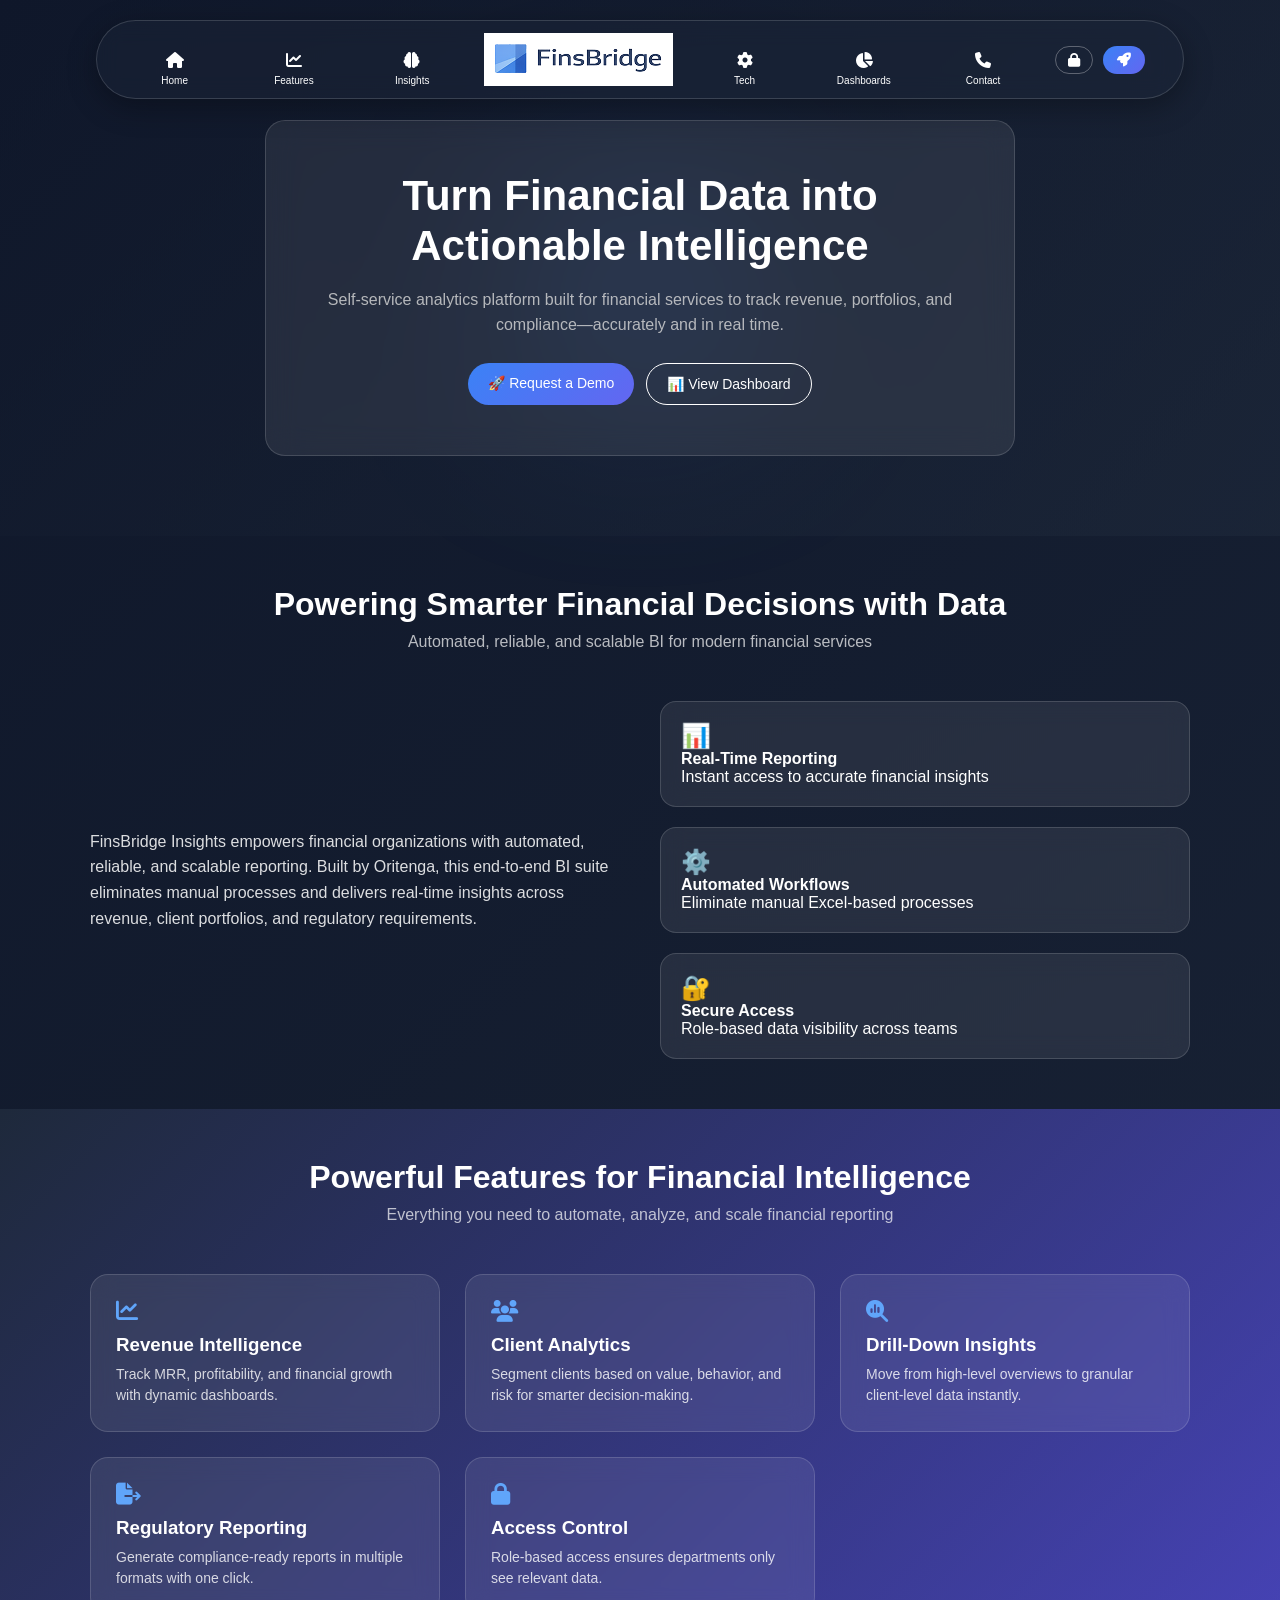
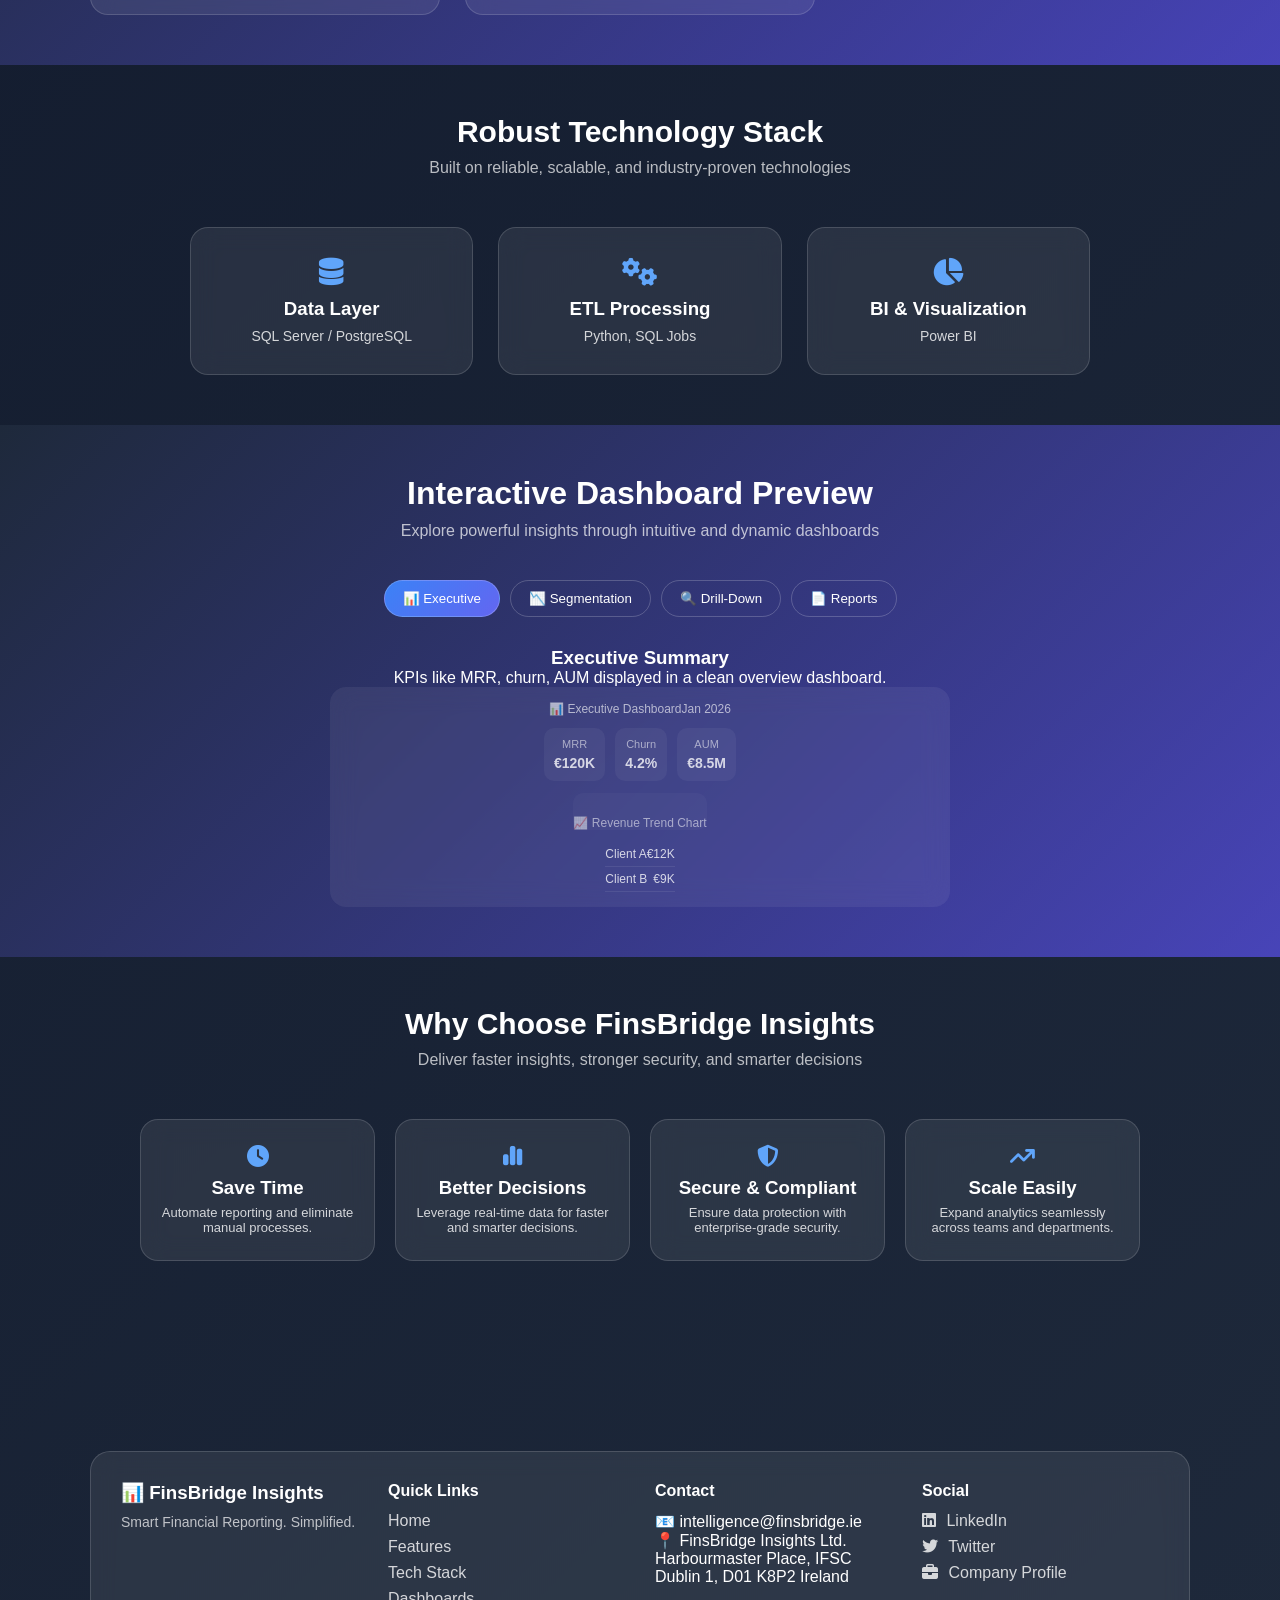
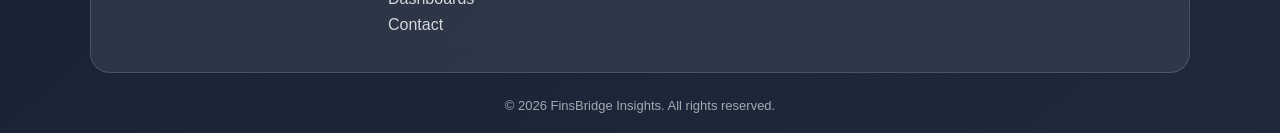
==== index.html @ 7cb2295e "Add files via upload Inital commit" ====
<!DOCTYPE html>
<html lang="en">

<head>
    <meta charset="UTF-8">
    <meta name="viewport" content="width=device-width, initial-scale=1.0">
    <title>FinsBridge Insights – Financial BI Reporting Suite </title>
    <link rel="shortcut icon" href="images/logo.png" type="image/x-icon">
    <link rel="stylesheet" href="style.css">
    <link rel="stylesheet" href="https://cdnjs.cloudflare.com/ajax/libs/font-awesome/6.5.0/css/all.min.css">
    <script src="https://cdnjs.cloudflare.com/ajax/libs/jquery/3.7.1/jquery.min.js"></script>
</head>

<body>
    <header class="glass-header">
        <div class="nav-wrapper">

            <!-- Left Icons -->
            <div class="nav-left desktop">
                <a href="/"><i class="fa-solid fa-house"></i><small>Home</small></a>
                <a href="#features"><i class="fa-solid fa-chart-line"></i><small>Features</small></a>
                <a href="#benefits"><i class="fa-solid fa-brain"></i><small>Insights</small></a>
            </div>

            <!-- Hamburger -->
            <div class="hamburger">
                <i class="fa-solid fa-bars"></i>
            </div>

            <!-- Logo -->
            <div class="nav-logo">
                <a href="/"><img src="images/logo.png" alt=""></a>
            </div>

            <!-- Right Icons -->
            <div class="nav-right desktop">
                <a href="#techstack"><i class="fa-solid fa-gear"></i><small>Tech</small></a>
                <a href="#dashboard"><i class="fa-solid fa-chart-pie"></i><small>Dashboards</small></a>
                <a href="contact.html"><i class="fa-solid fa-phone"></i><small>Contact</small></a>
            </div>

            <!-- CTA -->
            <div class="nav-cta desktop">
                <a href="auth.html" class="login"><i class="fa-solid fa-lock"></i></a>
                <a href="javascript:void(0)" class="demo"><i class="fa-solid fa-rocket"></i></a>
            </div>

        </div>

        <!-- Mobile Menu -->
        <div class="mobile-menu" id="mobileMenu">
            <a href="/"><i class="fa-solid fa-house"></i> Home</a>
            <a href="#features"><i class="fa-solid fa-chart-line"></i> Features</a>
            <a href="#benefits"><i class="fa-solid fa-brain"></i> Insights</a>
            <a href="#techstack"><i class="fa-solid fa-gear"></i> Tech Stack</a>
            <a href="#dashboard"><i class="fa-solid fa-chart-pie"></i> Dashboards</a>
            <a href="contact.html"><i class="fa-solid fa-phone"></i> Contact</a>

            <div class="mobile-cta">
                <a href="auth.html" class="login"><i class="fa-solid fa-lock"></i> Login</a>
                <a href="javacript:void(0)" class="demo"><i class="fa-solid fa-rocket"></i> Get Demo</a>
            </div>
        </div>
    </header>
    <section class="hero-glass">
        <div class="glass-box">
            <h1>Turn Financial Data into Actionable Intelligence</h1>
            <p>
                Self-service analytics platform built for financial services to track revenue,
                portfolios, and compliance—accurately and in real time.
            </p>

            <div class="hero-cta">
                <a href="javascript:void(0)" class="btn primary demo">🚀 Request a Demo</a>
                <a href="#" class="btn secondary">📊 View Dashboard</a>
            </div>
        </div>
    </section>

    <section class="about" id="about">

        <div class="about-container">

            <!-- Heading -->
            <div class="about-header">
                <h2>Powering Smarter Financial Decisions with Data</h2>
                <p>
                    Automated, reliable, and scalable BI for modern financial services
                </p>
            </div>

            <!-- Main Content -->
            <div class="about-content">

                <!-- Left Description -->
                <div class="about-text">
                    <p>
                        FinsBridge Insights empowers financial organizations with automated,
                        reliable, and scalable reporting. Built by Oritenga, this end-to-end
                        BI suite eliminates manual processes and delivers real-time insights
                        across revenue, client portfolios, and regulatory requirements.
                    </p>
                </div>

                <!-- Right Feature Cards -->
                <div class="about-cards">

                    <div class="card">
                        <span>📊</span>
                        <h4>Real-Time Reporting</h4>
                        <p>Instant access to accurate financial insights</p>
                    </div>

                    <div class="card">
                        <span>⚙️</span>
                        <h4>Automated Workflows</h4>
                        <p>Eliminate manual Excel-based processes</p>
                    </div>

                    <div class="card">
                        <span>🔐</span>
                        <h4>Secure Access</h4>
                        <p>Role-based data visibility across teams</p>
                    </div>

                </div>

            </div>

        </div>

    </section>
    <section class="features" id="features">

        <!-- Heading -->
        <div class="features-header">
            <h2>Powerful Features for Financial Intelligence</h2>
            <p>Everything you need to automate, analyze, and scale financial reporting</p>
        </div>

        <!-- Feature Grid -->
        <div class="features-grid">

            <div class="feature-card">
                <i class="fa-solid fa-chart-line"></i>
                <h3>Revenue Intelligence</h3>
                <p>Track MRR, profitability, and financial growth with dynamic dashboards.</p>
            </div>

            <div class="feature-card">
                <i class="fa-solid fa-users"></i>
                <h3>Client Analytics</h3>
                <p>Segment clients based on value, behavior, and risk for smarter decision-making.</p>
            </div>

            <div class="feature-card">
                <i class="fa-solid fa-magnifying-glass-chart"></i>
                <h3>Drill-Down Insights</h3>
                <p>Move from high-level overviews to granular client-level data instantly.</p>
            </div>

            <div class="feature-card">
                <i class="fa-solid fa-file-export"></i>
                <h3>Regulatory Reporting</h3>
                <p>Generate compliance-ready reports in multiple formats with one click.</p>
            </div>

            <div class="feature-card">
                <i class="fa-solid fa-lock"></i>
                <h3>Access Control</h3>
                <p>Role-based access ensures departments only see relevant data.</p>
            </div>

        </div>

    </section>
    <section class="tech" id="techstack">

        <!-- Heading -->
        <div class="tech-header">
            <h2>Robust Technology Stack</h2>
            <p>Built on reliable, scalable, and industry-proven technologies</p>
        </div>

        <!-- Stack Cards -->
        <div class="tech-grid">

            <div class="tech-card">
                <i class="fa-solid fa-database"></i>
                <h3>Data Layer</h3>
                <p>SQL Server / PostgreSQL</p>
            </div>

            <div class="tech-card">
                <i class="fa-solid fa-gears"></i>
                <h3>ETL Processing</h3>
                <p>Python, SQL Jobs</p>
            </div>

            <div class="tech-card">
                <i class="fa-solid fa-chart-pie"></i>
                <h3>BI & Visualization</h3>
                <p>Power BI</p>
            </div>

        </div>
    </section>
    <section class="dashboard" id="dashboard">

        <!-- Heading -->
        <div class="dashboard-header">
            <h2>Interactive Dashboard Preview</h2>
            <p>Explore powerful insights through intuitive and dynamic dashboards</p>
        </div>

        <!-- Tabs -->
        <div class="dashboard-tabs">
            <button class="tab active" data-tab="tab1">📊 Executive</button>
            <button class="tab" data-tab="tab2">📉 Segmentation</button>
            <button class="tab" data-tab="tab3">🔍 Drill-Down</button>
            <button class="tab" data-tab="tab4">📄 Reports</button>
        </div>

        <!-- Content -->
        <div class="dashboard-content">

            <div class="tab-content active" id="tab1">
                <h3>Executive Summary</h3>
                <p>KPIs like MRR, churn, AUM displayed in a clean overview dashboard.</p>
                <div class="preview-box dashboard-ui">

                    <!-- Top Bar -->
                    <div class="ui-header">
                        <span>📊 Executive Dashboard</span>
                        <span class="date">Jan 2026</span>
                    </div>

                    <!-- KPI Cards -->
                    <div class="ui-kpis">
                        <div class="kpi">
                            <p>MRR</p>
                            <h4>€120K</h4>
                        </div>
                        <div class="kpi">
                            <p>Churn</p>
                            <h4>4.2%</h4>
                        </div>
                        <div class="kpi">
                            <p>AUM</p>
                            <h4>€8.5M</h4>
                        </div>
                    </div>

                    <!-- Chart Area -->
                    <div class="ui-chart">
                        📈 Revenue Trend Chart
                    </div>

                    <!-- Table -->
                    <div class="ui-table">
                        <div class="row">
                            <span>Client A</span>
                            <span>€12K</span>
                        </div>
                        <div class="row">
                            <span>Client B</span>
                            <span>€9K</span>
                        </div>
                    </div>

                </div>
            </div>

            <div class="tab-content" id="tab2">
                <h3>Segmentation Charts</h3>
                <p>Client breakdown by value and risk using interactive charts.</p>
                <div class="preview-box dashboard-ui">

                    <div class="ui-header">
                        <span>📉 Client Segmentation</span>
                        <span>Live Data</span>
                    </div>

                    <!-- Fake Chart -->
                    <div class="ui-chart">
                        <div class="bar high"></div>
                        <div class="bar medium"></div>
                        <div class="bar low"></div>
                    </div>

                    <!-- Labels -->
                    <div class="ui-table">
                        <div class="row"><span>High Value</span><span>45%</span></div>
                        <div class="row"><span>Medium Value</span><span>35%</span></div>
                        <div class="row"><span>Low Value</span><span>20%</span></div>
                    </div>

                </div>
            </div>

            <div class="tab-content" id="tab3">
                <h3>Drill-Down View</h3>
                <p>Navigate from region → portfolio → individual client data.</p>
                <div class="preview-box dashboard-ui">

                    <div class="ui-header">
                        <span>🔍 Drill-Down View</span>
                        <span>Hierarchy</span>
                    </div>

                    <div class="ui-table">
                        <div class="row"><span>🌍 Region: APAC</span><span>→</span></div>
                        <div class="row"><span>📁 Portfolio: Growth</span><span>→</span></div>
                        <div class="row active"><span>👤 Client: ABC Corp</span><span>€25K</span></div>
                    </div>

                </div>
            </div>

            <div class="tab-content" id="tab4">
                <h3>Export Reports</h3>
                <p>Download regulatory reports instantly in multiple formats.</p>
                <div class="preview-box dashboard-ui">

                    <div class="ui-header">
                        <span>📄 Report Export</span>
                        <span>Generate</span>
                    </div>

                    <div class="ui-table">
                        <div class="row"><span>Monthly Report</span><button>PDF</button></div>
                        <div class="row"><span>Compliance File</span><button>CSV</button></div>
                        <div class="row"><span>Client Summary</span><button>XLS</button></div>
                    </div>

                </div>
            </div>

        </div>

    </section>
    <section class="benefits" id="benefits">

        <!-- Heading -->
        <div class="benefits-header">
            <h2>Why Choose FinsBridge Insights</h2>
            <p>Deliver faster insights, stronger security, and smarter decisions</p>
        </div>

        <!-- Benefits Grid -->
        <div class="benefits-grid">

            <div class="benefit-card">
                <i class="fa-solid fa-clock"></i>
                <h3>Save Time</h3>
                <p>Automate reporting and eliminate manual processes.</p>
            </div>

            <div class="benefit-card">
                <i class="fa-solid fa-chart-simple"></i>
                <h3>Better Decisions</h3>
                <p>Leverage real-time data for faster and smarter decisions.</p>
            </div>

            <div class="benefit-card">
                <i class="fa-solid fa-shield-halved"></i>
                <h3>Secure & Compliant</h3>
                <p>Ensure data protection with enterprise-grade security.</p>
            </div>

            <div class="benefit-card">
                <i class="fa-solid fa-arrow-trend-up"></i>
                <h3>Scale Easily</h3>
                <p>Expand analytics seamlessly across teams and departments.</p>
            </div>

        </div>
    </section>
    <footer class="footer">
        <div class="footer-container">
            <!-- Brand -->
            <div class="footer-brand">
                <h3>📊 FinsBridge Insights</h3>
                <p>Smart Financial Reporting. Simplified.</p>
            </div>
            <!-- Links -->
            <div class="footer-links">
                <h4>Quick Links</h4>
                <a href="/">Home</a>
                <a href="#features">Features</a>
                <a href="#techstack">Tech Stack</a>
                <a href="#dashboard">Dashboards</a>
                <a href="contact.html">Contact</a>
            </div>

            <!-- Contact -->
            <div class="footer-contact">
                <h4>Contact</h4>
                <p>📧 intelligence@finsbridge.ie</p>
                <p>📍 FinsBridge Insights Ltd.
                    Harbourmaster Place, IFSC
                    Dublin 1, D01 K8P2
                    Ireland</p>
            </div>

            <!-- Social -->
            <div class="footer-social">
                <h4>Social</h4>
                <a href="contact.html"><i class="fa-brands fa-linkedin"></i> LinkedIn</a>
                <a href="contact.html"><i class="fa-brands fa-twitter"></i> Twitter</a>
                <a href="contact.html"><i class="fa-solid fa-briefcase"></i> Company Profile</a>
            </div>

        </div>

        <!-- Bottom -->
        <div class="footer-bottom">
            © 2026 FinsBridge Insights. All rights reserved.
        </div>

    </footer>
    <!-- DEMO POPUP -->
    <div class="demo-popup" id="demoPopup">

        <div class="demo-box">

            <!-- Left Image -->
            <div class="demo-image">
                <img src="https://images.unsplash.com/photo-1551288049-bebda4e38f71?q=80&w=800&auto=format&fit=crop"
                    alt="demo">
            </div>

            <!-- Right Form -->
            <div class="demo-content">

                <span class="close-btn">&times;</span>

                <h2>Request a Demo</h2>
                <p>See FinsBridge Insights in action</p>

                <form id="demoForm">
                    <input type="text" placeholder="Your Name" required>
                    <input type="email" placeholder="Email Address" required>
                    <input type="tel" maxlength="10" id="phone" placeholder="Phone Number" required>
                    <button type="submit">🚀 Submit Request</button>
                    <div class="success-msg">
                        ✅ Your request has been submitted successfully.
                    </div>
                </form>

                <!-- Success Message -->

            </div>

        </div>

    </div>
    <script src="script.js"></script>
    <script>
        document.getElementById("phone").addEventListener("input", function () {
            this.value = this.value.replace(/[^0-9]/g, "");
        });
    </script>
</body>

</html>
---- style.css ----
*{
    margin: 0;
    padding: 0;
    box-sizing: border-box;
}
body {
    margin: 0;
    font-family: 'Segoe UI', sans-serif;
    background: linear-gradient(135deg, #0f172a, #1e293b);
}

/* HEADER */
.glass-header {
    position: fixed;
    top: 20px;
    width: 100%;
    display: flex;
    flex-direction: column;
    align-items: center;
    z-index: 1000;
}

/* GLASS NAV */
.nav-wrapper {
    display: flex;
    align-items: center;
    gap: 20px;
    padding: 12px 25px;
    border-radius: 50px;
    width: 85%;
    background: rgba(30, 41, 59, 0.411);
    backdrop-filter: blur(12px);
    border: 1px solid rgba(255, 255, 255, 0.15);
    box-shadow: 0 8px 30px rgba(0, 0, 0, 0.3);

    animation: fadeDown 0.6s ease;
}

/* LOGO */
.nav-logo a {
    background: #ffffff;
}

/* LINKS */
.nav-left,
.nav-right {
    display: flex;
    gap: 15px;
    flex: 0 1 33%;
    max-width: 33%;
    justify-content: space-around;
}

.nav-wrapper a {
    color: #ffffff;
    text-decoration: none;
    position: relative;
    display: flex;
    justify-content: center;
    align-items: center;
}

/* ICON ANIMATION */
.nav-wrapper a span {
    transition: transform 0.3s ease;
}

.nav-wrapper a:hover span {
    transform: scale(1.2) translateY(-2px);
}

/* TOOLTIP */
.nav-wrapper a small {
    position: absolute;
    bottom: -18px;
    font-size: 10px;
    /* opacity: 0; */
    transition: 0.3s;
}

.nav-wrapper a:hover small {
    opacity: 1;
}

/* CTA */
.nav-cta {
    display: flex;
    gap: 10px;
}

.login {
    padding: 6px 12px;
    border-radius: 20px;
    border: 1px solid rgba(255, 255, 255, 0.3);
}

.demo {
    padding: 6px 14px;
    border-radius: 20px;
    background: linear-gradient(135deg, #3b82f6, #6366f1);
    color: white;
    transition: 0.3s;
}

.demo:hover {
    transform: scale(1.08);
}

/* HAMBURGER */
.hamburger {
    display: none;
    font-size: 22px;
    color: white;
    cursor: pointer;
}

/* MOBILE MENU */
.mobile-menu {
    width: 90%;
    margin-top: 10px;
    border-radius: 20px;
    overflow: hidden;
    display: none;
    background: rgba(255, 255, 255, 0.08);
    backdrop-filter: blur(12px);

    max-height: 0;
    transition: all 0.4s ease;
}

.mobile-menu a {
    display: block;
    padding: 12px;
    color: white;
    text-decoration: none;
    border-bottom: 1px solid rgba(255, 255, 255, 0.1);
}

/* MOBILE CTA */
.mobile-cta {
    padding: 10px;
    display: flex;
    gap: 10px;
}

/* ACTIVE MENU */
.mobile-menu.active {
    max-height: 400px;
    animation: slideDown 0.4s ease;
}

/* ANIMATIONS */
@keyframes fadeDown {
    from {
        opacity: 0;
        transform: translateY(-20px);
    }

    to {
        opacity: 1;
        transform: translateY(0);
    }
}

@keyframes slideDown {
    from {
        opacity: 0;
        transform: translateY(-10px);
    }

    to {
        opacity: 1;
        transform: translateY(0);
    }
}

/* RESPONSIVE */
@media (max-width: 900px) {
    .desktop {
        display: none;
    }

    .hamburger {
        display: block;
    }

    .nav-wrapper {
        justify-content: space-between;
        width: 90%;
    }

    .mobile-menu {
        display: block;
    }
}

.nav-wrapper i {
    font-size: 16px;
    transition: all 0.3s ease;
}

/* Hover = liquid feel */
.nav-wrapper a:hover i {
    transform: scale(1.2) rotate(5deg);
    color: #60a5fa;
}

/* CTA icons */
.nav-cta i {
    font-size: 14px;
}

.hero-glass {
    display: flex;
    justify-content: center;
    align-items: center;
    padding: 120px 20px 80px;
    background: url('./images/banner.jpg') no-repeat center center/cover;
    /* min-height: 100vh; */
    text-align: center;
    z-index: 111;
    position: relative;
}

.hero-glass::after {
    position: absolute;
    content: "";
    background: linear-gradient(135deg, rgba(15, 23, 42, 0.596), rgba(30, 41, 59, 0.587));
    top: 0;
    left: 0;
    right: 0;
    height: 100%;
    text-align: center;
    z-index: -1;
}

.hero-glass::before {
    content: "";
    position: absolute;
    width: 300px;
    height: 300px;
    background: radial-gradient(circle, rgba(59, 130, 246, 0.3), transparent);
    filter: blur(80px);
    z-index: -1;
}

/* Glass Box */
.glass-box {
    max-width: 750px;
    width: 100%;
    padding: 50px 40px;
    border-radius: 20px;
    position: relative;
    background: rgba(255, 255, 255, 0.08);
    backdrop-filter: blur(15px);
    border: 1px solid rgba(255, 255, 255, 0.15);

    animation: fadeUp 0.8s ease;
}

/* Heading */
.glass-box h1 {
    font-size: 42px;
    line-height: 1.2;
    margin-bottom: 15px;
    color: #ffffff;
}

/* Paragraph */
.glass-box p {
    font-size: 16px;
    opacity: 0.8;
    line-height: 1.6;
    color: #dadada;
}

/* CTA */
.hero-cta {
    margin-top: 25px;
    display: flex;
    justify-content: center;
    gap: 12px;
    flex-wrap: wrap;
}

.hero-cta .btn {
    padding: 12px 20px;
    border-radius: 25px;
    text-decoration: none;
    font-size: 14px;
    transition: 0.3s;
}

.hero-cta .btn.primary {
    background: linear-gradient(135deg, #3b82f6, #6366f1);
    color: #fff;
}

.hero-cta .btn.secondary {
    border: 1px solid #fff;
    color: #fff;
}

/* Hover */
.hero-cta .btn:hover {
    transform: translateY(-2px) scale(1.05);
}

/* Animation */
@keyframes fadeUp {
    from {
        opacity: 0;
        transform: translateY(25px);
    }

    to {
        opacity: 1;
        transform: translateY(0);
    }
}

/* Tablet */
@media (max-width: 992px) {
    .glass-box {
        padding: 40px 25px;
    }

    .glass-box h1 {
        font-size: 34px;
    }
}

/* Mobile */
@media (max-width: 600px) {
    .hero-glass {
        padding: 100px 15px 60px;
    }

    .glass-box {
        padding: 30px 20px;
        border-radius: 16px;
        margin-top: 20px;
    }

    .glass-box h1 {
        font-size: 26px;
    }

    .glass-box p {
        font-size: 14px;
    }

    .hero-cta .btn {
        /* width: 100%; */
        text-align: center;
    }
}

.about {
    padding: 50px 20px;
    color: white;
}

/* Container */
.about-container {
    max-width: 1100px;
    margin: auto;
}

/* Header */
.about-header {
    text-align: center;
    margin-bottom: 50px;
}

.about-header h2 {
    font-size: 32px;
    margin-bottom: 10px;
}

.about-header p {
    opacity: 0.7;
}

/* Content Layout */
.about-content {
    display: flex;
    gap: 40px;
    align-items: center;
}

/* Left Text */
.about-text {
    flex: 1;
    opacity: 0.85;
    line-height: 1.6;
}

/* Cards */
.about-cards {
    flex: 1;
    display: grid;
    grid-template-columns: 1fr;
    gap: 20px;
}

/* Glass Card */
.card {
    padding: 20px;
    border-radius: 16px;

    background: rgba(255, 255, 255, 0.08);
    backdrop-filter: blur(12px);

    border: 1px solid rgba(255, 255, 255, 0.15);
    transition: 0.3s;
}

/* Icon */
.card span {
    font-size: 24px;
}

/* Hover Effect */
.card:hover {
    transform: translateY(-5px) scale(1.02);
}

/* Animation */
.card {
    animation: fadeUp 0.6s ease;
}

@keyframes fadeUp {
    from {
        opacity: 0;
        transform: translateY(20px);
    }

    to {
        opacity: 1;
        transform: translateY(0);
    }
}

@media (max-width: 900px) {
    .about-content {
        flex-direction: column;
    }
}

.features {
    padding: 50px 20px;
    color: white;
    background: linear-gradient(135deg, #1e293b, #6055ffa4);
    text-align: center;
}

/* Heading */
.features-header h2 {
    font-size: 32px;
    margin-bottom: 10px;
}

.features-header p {
    opacity: 0.7;
    margin-bottom: 50px;
}

/* Grid */
.features-grid {
    max-width: 1100px;
    margin: auto;
    display: grid;
    grid-template-columns: repeat(3, 1fr);
    gap: 25px;
}

/* Card */
.feature-card {
    padding: 25px;
    border-radius: 18px;

    background: rgba(255, 255, 255, 0.08);
    backdrop-filter: blur(12px);

    border: 1px solid rgba(255, 255, 255, 0.15);
    transition: 0.3s;
    text-align: left;
}

/* Icon */
.feature-card i {
    font-size: 22px;
    margin-bottom: 12px;
    color: #60a5fa;
}

/* Title */
.feature-card h3 {
    margin-bottom: 8px;
}

/* Text */
.feature-card p {
    opacity: 0.8;
    font-size: 14px;
    line-height: 1.5;
}

/* Hover Effect */
.feature-card:hover {
    transform: translateY(-8px) scale(1.02);
    border-color: rgba(96, 165, 250, 0.5);
}

/* Subtle animation */
.feature-card {
    animation: fadeUp 0.6s ease;
}

/* Tablet */
@media (max-width: 992px) {
    .features-grid {
        grid-template-columns: repeat(2, 1fr);
    }
}

/* Mobile */
@media (max-width: 600px) {
    .features-grid {
        grid-template-columns: 1fr;
    }

    .feature-card {
        text-align: center;
    }
}

.tech {
    padding: 50px 20px;
    text-align: center;
    color: white;
}

/* Heading */
.tech-header h2 {
    font-size: 30px;
    margin-bottom: 10px;
}

.tech-header p {
    opacity: 0.7;
    margin-bottom: 50px;
}

/* Grid */
.tech-grid {
    max-width: 900px;
    margin: auto;
    display: grid;
    grid-template-columns: repeat(3, 1fr);
    gap: 25px;
}

/* Card */
.tech-card {
    padding: 30px 20px;
    border-radius: 18px;

    background: rgba(255, 255, 255, 0.08);
    backdrop-filter: blur(12px);

    border: 1px solid rgba(255, 255, 255, 0.15);
    transition: 0.3s;
}

/* Icon */
.tech-card i {
    font-size: 28px;
    margin-bottom: 12px;
    color: #60a5fa;
}

/* Title */
.tech-card h3 {
    margin-bottom: 8px;
}

/* Text */
.tech-card p {
    opacity: 0.8;
    font-size: 14px;
}

/* Hover */
.tech-card:hover {
    transform: translateY(-8px);
    box-shadow: 0 10px 30px rgba(59, 130, 246, 0.2);
}

/* Animation */
.tech-card {
    animation: fadeUp 0.6s ease;
}

.benefits {
    padding: 50px 20px;
    text-align: center;

    color: white;
}

/* Header */
.benefits-header h2 {
    font-size: 30px;
    margin-bottom: 10px;
}

.benefits-header p {
    opacity: 0.7;
    margin-bottom: 50px;
}

/* Grid */
.benefits-grid {
    max-width: 1000px;
    margin: auto;
    display: grid;
    grid-template-columns: repeat(4, 1fr);
    gap: 20px;
}

/* Card */
.benefit-card {
    padding: 25px 20px;
    border-radius: 18px;

    background: rgba(255, 255, 255, 0.08);
    backdrop-filter: blur(12px);

    border: 1px solid rgba(255, 255, 255, 0.15);
    transition: 0.3s;
}

/* Icon */
.benefit-card i {
    font-size: 22px;
    margin-bottom: 10px;
    color: #60a5fa;
}

/* Title */
.benefit-card h3 {
    margin-bottom: 6px;
}

/* Text */
.benefit-card p {
    font-size: 13px;
    opacity: 0.8;
}

/* Hover */
.benefit-card:hover {
    transform: translateY(-8px);
    box-shadow: 0 10px 30px rgba(59, 130, 246, 0.2);
}

.dashboard {
    padding: 50px 20px;
    text-align: center;
    color: white;
    background: linear-gradient(135deg, #1e293b, #6055ffa4);
}

/* Header */
.dashboard-header h2 {
    font-size: 32px;
    margin-bottom: 10px;
}

.dashboard-header p {
    opacity: 0.7;
    margin-bottom: 40px;
}

/* Tabs */
.dashboard-tabs {
    display: flex;
    justify-content: center;
    flex-wrap: wrap;
    gap: 10px;
    margin-bottom: 30px;
}

.tab {
    padding: 10px 18px;
    border-radius: 20px;
    border: 1px solid rgba(255, 255, 255, 0.2);
    background: transparent;
    color: white;
    cursor: pointer;
    transition: 0.3s;
}

.tab.active,
.tab:hover {
    background: linear-gradient(135deg, #3b82f6, #6366f1);
}

/* Content */
.tab-content {
    display: none;
    animation: fadeUp 0.5s ease;
}

.tab-content.active {
    display: block;
}

/* Preview Box */
.preview-box {
    margin-top: 20px;
    height: 220px;
    border-radius: 16px;
    width: 50%;
    background: rgba(255, 255, 255, 0.08);
    backdrop-filter: blur(12px);
    margin: 0 auto;
    display: flex;
    align-items: center;
    justify-content: center;
    font-size: 14px;
    opacity: 0.8;
}

/* Animation */
@keyframes fadeUp {
    from {
        opacity: 0;
        transform: translateY(15px);
    }

    to {
        opacity: 1;
        transform: translateY(0);
    }
}

.dashboard-ui {
    padding: 15px;
    text-align: left;
    display: flex;
    flex-direction: column;
    gap: 12px;
}

/* Header */
.ui-header {
    display: flex;
    justify-content: space-between;
    font-size: 12px;
    opacity: 0.8;
}

/* KPI Cards */
.ui-kpis {
    display: flex;
    gap: 10px;
}

.kpi {
    flex: 1;
    padding: 10px;
    border-radius: 10px;
    background: rgba(255, 255, 255, 0.06);
    text-align: center;
}

.kpi p {
    font-size: 11px;
    opacity: 0.7;
}

.kpi h4 {
    margin: 5px 0 0;
}

/* Chart */
.ui-chart {
    height: 80px;
    border-radius: 10px;
    background: rgba(255, 255, 255, 0.05);
    display: flex;
    align-items: center;
    justify-content: center;
    font-size: 12px;
    opacity: 0.7;
}

/* Table */
.ui-table {
    font-size: 12px;
}

.ui-table .row {
    display: flex;
    justify-content: space-between;
    padding: 5px 0;
    border-bottom: 1px solid rgba(255, 255, 255, 0.1);
}

/* Bars for segmentation */
.ui-chart {
    display: flex;
    align-items: flex-end;
    gap: 6px;
    height: 80px;
}

.bar {
    flex: 1;
    border-radius: 6px;
    background: linear-gradient(135deg, #3b82f6, #6366f1);
}

.bar.high {
    height: 70%;
}

.bar.medium {
    height: 50%;
    opacity: 0.8;
}

.bar.low {
    height: 30%;
    opacity: 0.6;
}

/* Active row */
.ui-table .row.active {
    color: #60a5fa;
}

/* Buttons */
.ui-table button {
    background: rgba(255, 255, 255, 0.1);
    border: none;
    color: white;
    padding: 4px 8px;
    border-radius: 6px;
    cursor: pointer;
}

.ui-table button:hover {
    background: rgba(59, 130, 246, 0.5);
}

/* Export Button */
.export-btn {
    margin-top: 10px;
    padding: 8px;
    text-align: center;
    border-radius: 10px;
    background: linear-gradient(135deg, #3b82f6, #6366f1);
    font-size: 12px;
    cursor: pointer;
    transition: 0.3s;
}

.export-btn:hover {
    transform: scale(1.05);
}

.footer {
    padding: 60px 20px 20px;
    color: white;
    margin-top: 80px;
}

/* Container */
.footer-container {
    max-width: 1100px;
    margin: auto;
    display: grid;
    grid-template-columns: repeat(4, 1fr);
    gap: 30px;

    padding: 30px;
    border-radius: 20px;

    background: rgba(255, 255, 255, 0.08);
    backdrop-filter: blur(12px);

    border: 1px solid rgba(255, 255, 255, 0.15);
}

/* Brand */
.footer-brand h3 {
    margin-bottom: 10px;
}

.footer-brand p {
    opacity: 0.7;
    font-size: 14px;
}

/* Headings */
.footer h4 {
    margin-bottom: 12px;
    font-size: 16px;
}

/* Links */
.footer a {
    display: block;
    color: white;
    text-decoration: none;
    margin-bottom: 8px;
    opacity: 0.8;
    transition: 0.3s;
}

.footer a:hover {
    opacity: 1;
    color: #60a5fa;
}

/* Social icons */
.footer-social i {
    margin-right: 6px;
}

/* Bottom */
.footer-bottom {
    text-align: center;
    margin-top: 25px;
    font-size: 13px;
    opacity: 0.6;
}

/* Tablet */
@media (max-width: 992px) {
    .footer-container {
        grid-template-columns: repeat(2, 1fr);
    }
}

/* Mobile */
@media (max-width: 600px) {
    .footer-container {
        grid-template-columns: 1fr;
        text-align: center;
    }

    .footer a {
        display: inline-block;
        margin: 5px;
    }
}

/* Popup wrapper */
.demo-popup {
    position: fixed;
    top: -140%;
    left: 0;
    width: 100%;
    height: 100%;
    display: flex;
    justify-content: center;
    align-items: flex-start;
    padding-top: 80px;
    background: rgba(0, 0, 0, 0.5);
    backdrop-filter: blur(6px);
    transition: 0.5s ease;
    z-index: 9999;
}

/* Active (slide down) */
.demo-popup.active {
    top: 0;
}

/* Box */
.demo-box {
    display: flex;
    max-width: 800px;
    width: 90%;
    border-radius: 20px;
    overflow: hidden;

    background: rgba(255, 255, 255, 0.08);
    backdrop-filter: blur(12px);
}

/* Image */
.demo-image {
    width: 45%;
}

.demo-image img {
    width: 100%;
    height: 100%;
    object-fit: cover;
}

/* Content */
.demo-content {
    width: 55%;
    padding: 30px;
    position: relative;
    color: white;
}

/* Close */
.close-btn {
    position: absolute;
    top: 10px;
    right: 15px;
    cursor: pointer;
    font-size: 20px;
}

/* Form */
.demo-content form {
    display: flex;
    flex-direction: column;
    gap: 12px;
    margin-top: 15px;
}

.demo-content input {
    padding: 10px;
    border-radius: 8px;
    border: none;
    outline: none;
}

/* Button */
.demo-content button {
    padding: 10px;
    border-radius: 20px;
    border: none;
    background: linear-gradient(135deg, #3b82f6, #6366f1);
    color: white;
    cursor: pointer;
    transition: 0.3s;
}

.demo-content button:hover {
    transform: scale(1.05);
}

/* Success */
.success-msg {
    display: none;
    margin-top: 15px;
    color: #4ade80;
}


@media (max-width: 768px) {
    .demo-box {
        flex-direction: column;
    }

    .demo-image {
        width: 100%;
        height: 150px;
    }

    .demo-content {
        width: 100%;
    }
}

.contact {
    padding: 100px 20px;
    color: white;
    text-align: center;
    padding-bottom: 0;
}

/* Header */
.contact-header h1 {
    font-size: 36px;
    margin-bottom: 10px;
}

.contact-header p {
    opacity: 0.7;
    margin-bottom: 50px;
}

/* Layout */
.contact-container {
    max-width: 1100px;
    margin: auto;
    display: flex;
    gap: 40px;
    align-items: stretch;
}

/* Form */
.contact-form {
    flex: 1;
    padding: 30px;
    border-radius: 20px;

    background: rgba(255, 255, 255, 0.08);
    backdrop-filter: blur(12px);

    border: 1px solid rgba(255, 255, 255, 0.15);
    text-align: left;
}

/* Inputs */
.contact-form input,
.contact-form textarea {
    width: 100%;
    padding: 10px;
    margin-top: 12px;
    border-radius: 8px;
    border: none;
    outline: none;
}

/* Button */
.contact-form button {
    margin-top: 15px;
    padding: 12px;
    border-radius: 25px;
    border: none;
    background: linear-gradient(135deg, #3b82f6, #6366f1);
    color: white;
    cursor: pointer;
}

/* Success */
.success-msg {
    display: none;
    margin-top: 10px;
    color: #4ade80;
}

/* Info */
.contact-info {
    flex: 1;
    display: flex;
    flex-direction: column;
    gap: 20px;
}

/* Info Cards */
.info-card {
    padding: 20px;
    border-radius: 16px;

    background: rgba(255, 255, 255, 0.08);
    backdrop-filter: blur(12px);

    border: 1px solid rgba(255, 255, 255, 0.15);
    text-align: left;
}

.info-card i {
    font-size: 20px;
    margin-bottom: 8px;
    color: #60a5fa;
}
@media (max-width: 900px) {
  .contact-container {
    flex-direction: column;
  }
}

.error-msg {
  display: none;
  margin-top: 10px;
  color: #f87171;
  font-size: 13px;
}
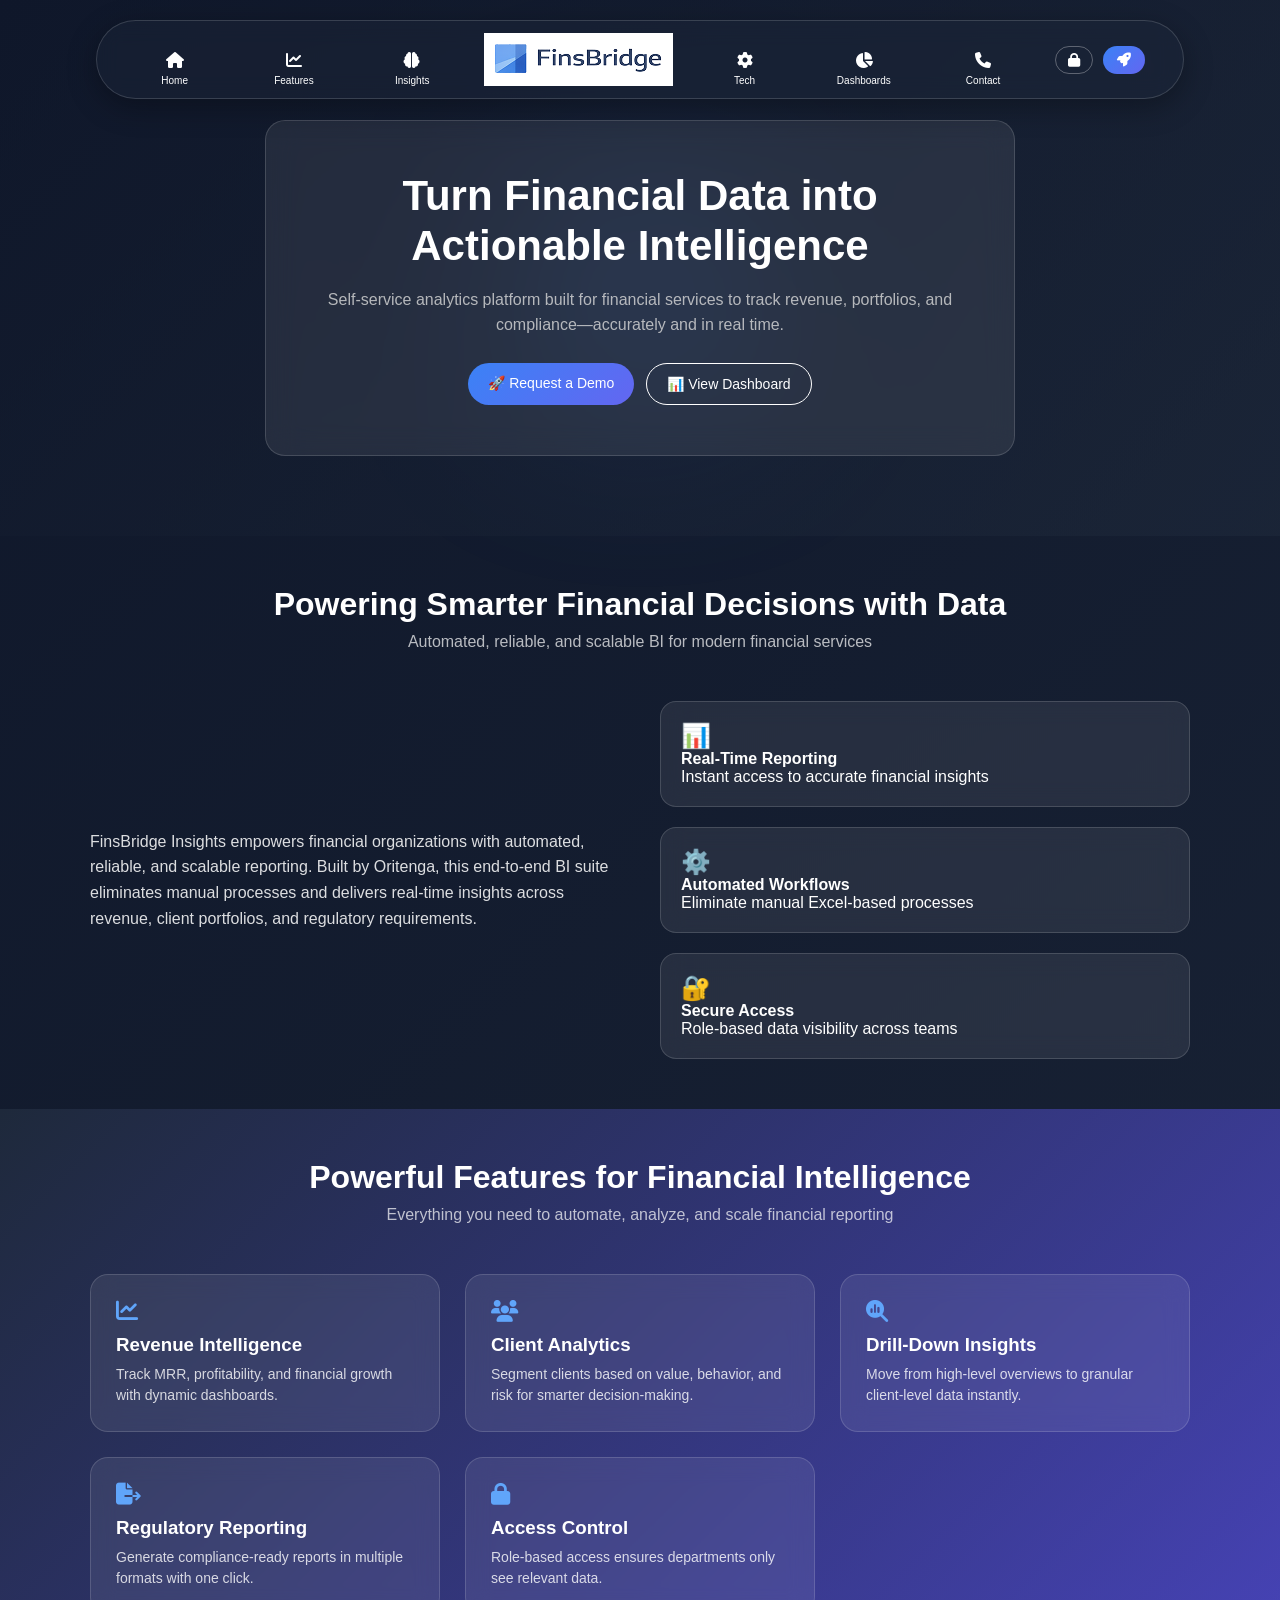
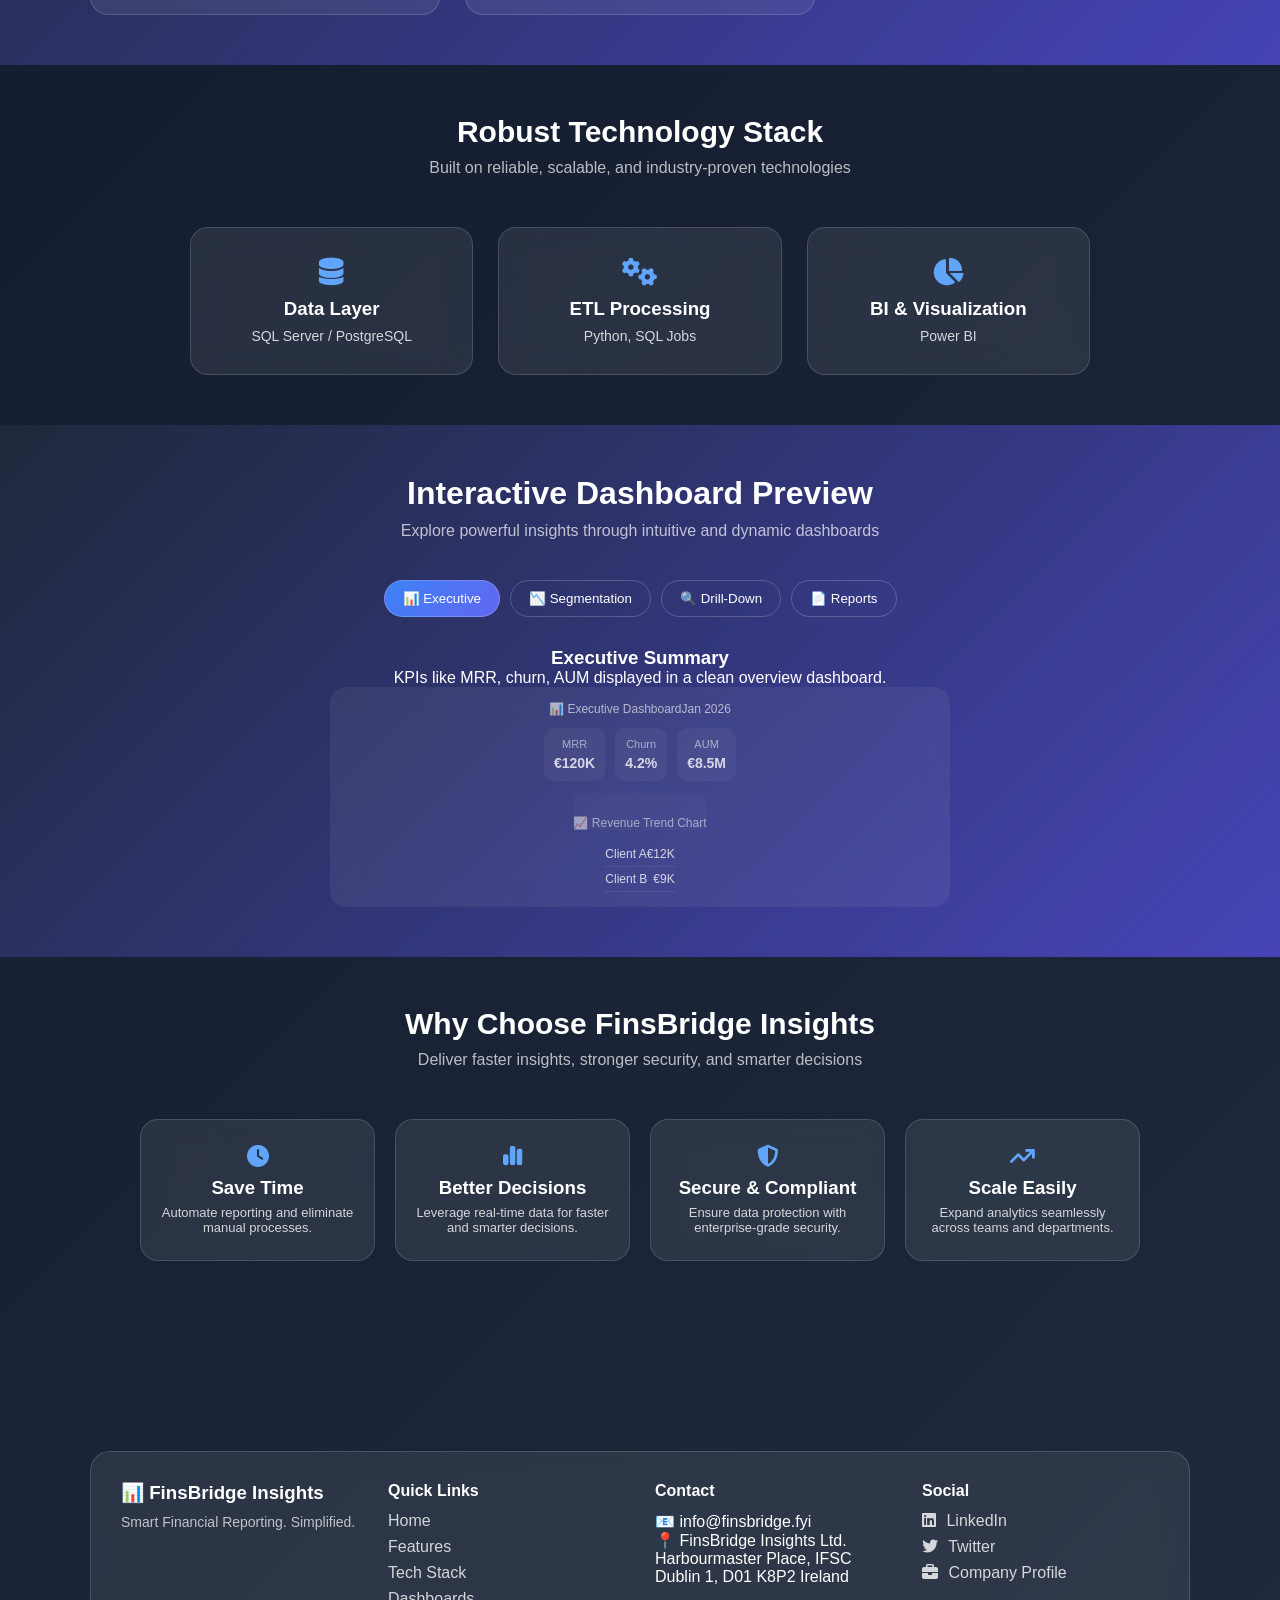
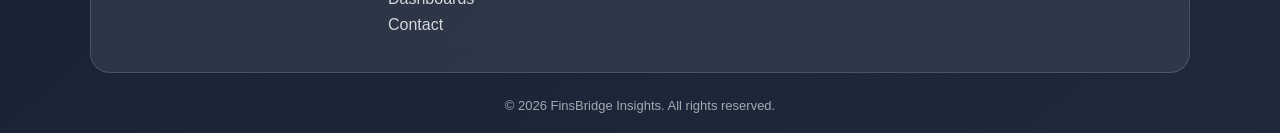
==== commit aeec0de5: "done" ====
--- a/index.html
+++ b/index.html
@@ -396,7 +396,7 @@
             <!-- Contact -->
             <div class="footer-contact">
                 <h4>Contact</h4>
-                <p>📧 intelligence@finsbridge.ie</p>
+                <p>📧 info@finsbridge.fyi</p>
                 <p>📍 FinsBridge Insights Ltd.
                     Harbourmaster Place, IFSC
                     Dublin 1, D01 K8P2
@@ -463,4 +463,4 @@
     </script>
 </body>
 
-</html>+</html>
